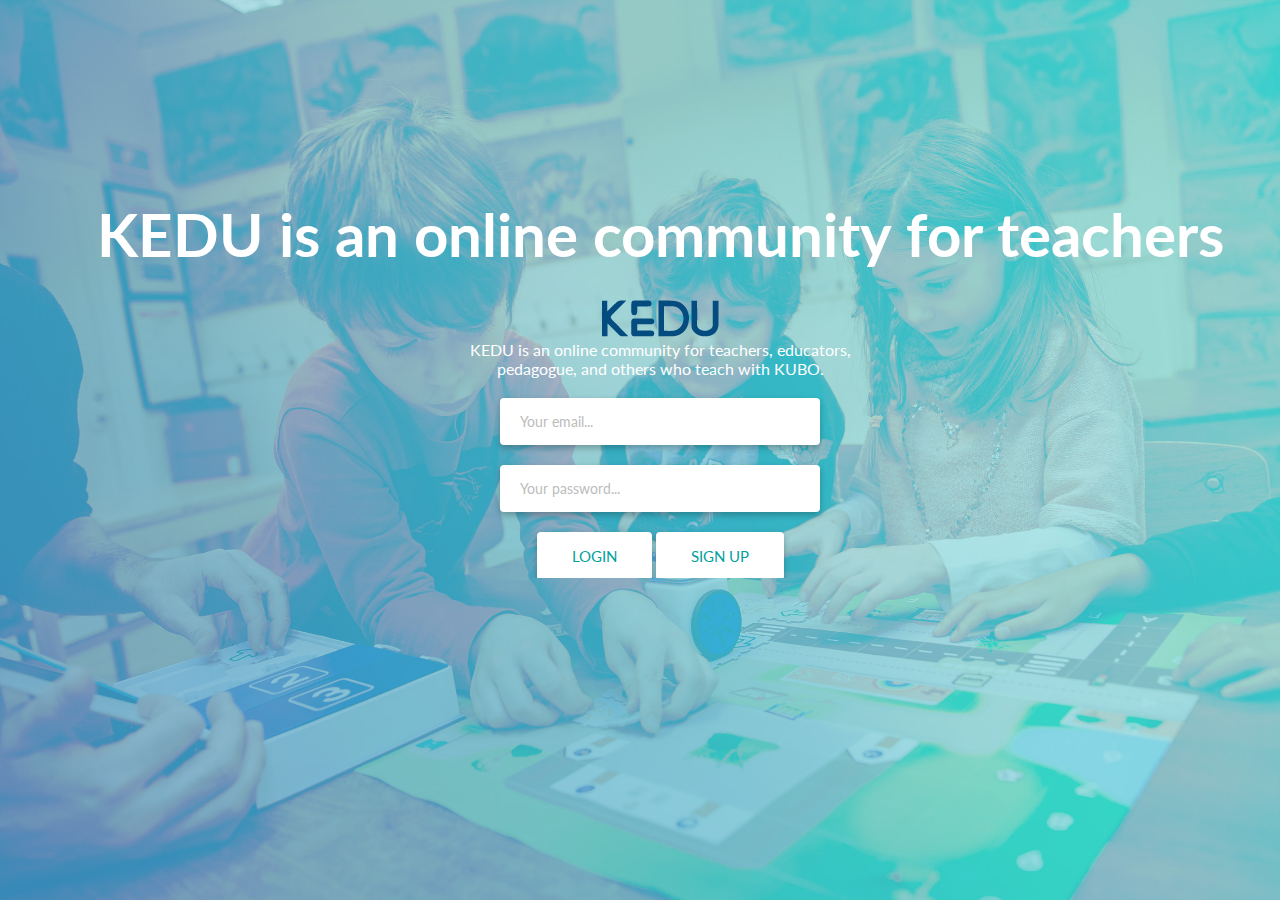
==== index.html @ a60a9cfd "Alt tags" ====
<!DOCTYPE html>
<html lang="en">
  <head>
    <meta charset="UTF-8">
    <title>KUBO</title>
    <link type="text/css" rel="stylesheet" href="style.css">
    <script src="javascript.js"></script>
    <link rel="shortcut icon" href="favicon.ico">
    <link href="https://fonts.googleapis.com/css?family=Lato:100,300,400,700,900" rel="stylesheet">
  </head>
  <body id="login">
    <main class="indexcontainer">
      <h1>KEDU is an online community for teachers</h1>
      <img src="media/kedu-logo.png" alt="Picture of the KEDU logo">
<p class='tagline'>KEDU is an online community for teachers, educators, pedagogue, and others who teach with KUBO.</p>
    <form>
    <input type="text" id="email" placeholder="Your email...">
    <input type="password" id="password" placeholder="Your password...">
    <button type="submit" id="button" value="login" onclick="login()">LOGIN</button>
    <button type="button" id="button" value="text" onclick="openPopupMenu()">SIGN UP</button>
  </form>
</main>
<div id="popup">
  <div id="popup-main">
    <h2>Sign up as a member of KEDU</h2>
    <form>
      <input type="text" id="emailinput" placeholder="Email">
      <input type="password" id="passwordinput" placeholder="Password">
      <input type="text" id="firstname" placeholder="First Name">
      <input type="text" id="lastname" placeholder="Last Name">
      <input type="text" id="gender" placeholder="Gender">
      <input type="text" id="country" placeholder="Country">
      <input type="text" id="city" placeholder="City">
      <input type="text" id="school" placeholder="School">
      <button type="submit" id="button" value="text" onclick="setInput()">CREATE USER</button>
    </form>
    <div id="close-popup" title="Close popup" onclick="closePopupMenu()">
      <p>X</p>
    </div>
  </div>
</div>
<script>
var popupDiv = document.getElementById("popup");

function openPopupMenu(){
  popupDiv.style.display = "block";
}

function setInput(){
  var email = document.getElementById("emailinput").value;
  var password = document.getElementById("passwordinput").value;
  localStorage.setItem("emailinput", email);
  localStorage.setItem("passwordinput", password);
  /*
  var passString = JSON.stringify(passStringBackToArray);
  localStorage.setItem("passwordinput", passString);
  */
}

function closePopupMenu(){
  popupDiv.style.display = "none";
}

console.log(document.getElementById("password", password));

function login(){
  if (localStorage.getItem("passwordinput") == document.getElementById("password").value) {
    window.open("dashboard.html");
  }
  else{
    alert("Wrong email/password");
  }
}

</script>
  </body>
</html>
---- style.css ----
*{
  margin: 0;
  padding: 0;
  font-family: 'Lato', Verdana;
}

.respond-vote{
  display: inline;
  float: right;
  width: 76px;
  margin-top: -60px;
  min-width: 76px;
}

.send-comment button{
  padding: 15px 35px;
  border-radius: 4px;
  background: linear-gradient(to right, #00A19B , #00C9C2);
  font-size: 15px;
  border: none;
  color: #FFF;
  cursor: pointer;
  box-shadow: 0px 3px 6px rgba(0, 0, 0, 0.25);
  transition: background-color 0.2s linear;
}

.send-comment button:hover{
  background: linear-gradient(to right, #00A19B , #00C9C2);
}

.comment-vote{
  display: inline;
  float: right;
  width: 76px;
  margin-top: -100px;
  min-width: 76px;
}

.comment-vote img{
  display: inline;
  float: left;
}

.main-comment{
  background-color: #FFF;
  padding-bottom: 20px;
}

.comment-title{
  background-color: #00A19B;
  color: #FFF;
  padding: 10px;
  border-radius: 4px;
}

.comment-content{
  padding: 0 20px;
}

.comment-title h3{
  padding: 10px;
}

.send-comment{
  margin: 0 auto;
  text-align: center;
  padding: 30px 0;
}

.send-comment a{
  background: linear-gradient(to right, #00A19B , #00C9C2);
  height: 50px;
  color: white;
}

.comment-text{
  color: #646464;
  border: 0px;
  background: #F1F1F2;
  margin: 10px auto 0 auto;
  display: block;
  width: 98%;
  height: 150px;
  border-radius: 4px;
  line-height: 1.4em;
  padding: 10px 10px;
  font-size: 14px;
  box-shadow: 0px 3px 6px rgba(0, 0, 0, 0.25);
}

.respond-name{
  display: inline;
  padding: 10px 50px 0 0;
  float: left;
  width: 150px;
}

.respond-content{
  display: inline;
  float: left;
  width: 70%;
}

.respond-content p{
  display: inline;
  float: left;
}

.respond-name p{
  color: #00A19B;
  font-size: 18px;
  float: left;
  padding-left: 20px;
}

.thread-response{
  background: #DDDDDD;
  color: #646464;
  float: left;
  display: block;
  margin-left: 10%;
  margin-right: 10px;
  padding: 10px 0;
}

.rightusertext{
  float: center;
  background-color: #FFF;
  margin-bottom: 20px;
}​

.comment-top button{
margin: auto;
text-align: center;
}


#comment-section{
  width: 80%;
  margin: 20px auto;
}

.infobox .author{
  margin: 10px 0 4px 0;
}

.forumtitle{
  background: #044C7F;
  width: 100%;
  float: left;
  display: block;
  border-radius: 4px;
  color: #FFF;
}

.forumtitle h3{
  padding: 10px 15px 10px 18px;
}

.profileimage{
  float: left;
  margin-right: 10px;
}

.profiletext{
  float: left;
}

.profiletext h4{
  color: #646464;
  font-size: 18px;
  font-weight: 500;
  padding: 0 0 4px 0;
  padding-left: 0 !important;
}

.profiletext p{
  color: #ADADAD;
  font-size: 10px;
  font-weight: 900;
}

.green{
  padding: 7px 10px 0 0;
  border-right: 1px solid #ADADAD;
  display: inline;
  color: #00A19B !important;
}

.blue{
  padding-left: 8px;
  display: inline;
  color: #044C7F !important;
}

.threadcontainer{
  display: flex;
  min-height: 100px;
  padding: 10px 10px 0 10px;
}

.threadinfo{
  width: 300px;
  background: #F1F1F2;
  padding: 20px;
  border-right: 1px solid #ADADAD;
}

.threadcontent{
  width: 75%;
  padding: 20px;
  background-color: #F1F1F2;
  color: #646464;
  line-height: 22px;
}

.threadcontent p{
  width: 85%;
}

.add-button{
  background: #005D5A;
  font-weight: 500;
  padding: 15px 20px;
  text-decoration: none;
  color: white;
  border-radius: 4px;
  font-size: 13px;
  margin-bottom: 20px;
  border: 1px solid #002423;
  float: left;
  transition: all 0.5s ease;
}

.add-button:hover{
  background: #043836;
}


#lessonvotebutton1{
  float: left;
  margin: 70px 0 0 20px;
  width: 40px;
  height: 23px;
  background-image: url("media/lessonplanvote.png");
}

.votenumber121{
  width: 100%;
  box-shadow: none;
  margin: 12px 0 0 -16px;
  background: none;
  font-size: 14px;
  -webkit-touch-callout: none;
}

.testcontainer {
  width: 80%;
  margin: 0 auto;
}

html{
  position:relative;
  min-height: 100%;
}

.flex-container {
  display: flex;
  flex-wrap: nowrap;
  justify-content: center;
}

.lessonplan-aside{
  background-color: #f1f1f1;
  width: 15%;
  min-width: 180px;
  margin-right: 10px;
}

.lessonplan-main{
  background-color: #FFF;
  border-radius: 4px;
}

.lessonplan{
  display: flex;
  width: 100%;
  padding: 20px 0;
  border-bottom: 1px solid #DDDDDD;
}

.lessonplan-vote{
  width: 76px;
  min-width: 76px;
}

.lessonplan-left{
  width: 350px;
}

.lessonplan-left img{
  width: 100%;
}

.lessonplan-right{
  width: 600px;
  display: inline;
  width: 50%;
  padding: 0 20px;
}

.lessonplan-right h2{
color: #646464;
padding-bottom: 4px;
font-size: 24px;
font-weight: 700;
}

.lessonplan-right a{
  color: #ADADAD;
}

.lessonplan-right p{
  padding: 12px 0 20px 0;
  line-height: 22px;
  color: #646464;
}

.lessonplan-bottom{
display: block;
}

.lessonplan-bottom img{
  padding: 0 4px 0 10px;
  vertical-align: center;
  display: inline;
}

.lessonplan-bottom p{
  vertical-align: center;
  display: inline;
  color: #ADADAD;
  font-weight: 700;
  font-size: 13px;
}

.aside2{
  width: 200px;
}

.aside2 div{
  display: block;
}

.aside2 div p{
  background: rgba(0,161,155,0.5);
  color: #FFF;
  cursor: pointer;
  display: block;
  padding: 8px 12px;
  margin-top: 12px;
  display: inline-block;
  border-radius: 4px;
  font-size: 14px;
  transition: background-color 0.3s linear;
}

.aside2 p:hover{
  background-color: rgba(0,161,155,0.8);
}

.chosen{
  background: #00A19B !important;
  color: #00A19B;
}

.aside2 h3{
  color: #00A19B;
  margin: 20px 0 -4px 0;
}

.topcategory{
  margin: 0 !important;
}




.main2{
  width: 800px;
}

.searchbar{
  display: inline;
  float: right;
  width: 300px;
  margin-right: 20px;
}

.searchbar input{
  width: 100%;
}

.forumsubject{
  width: 100%;
  float: left;
  margin: 0 auto;
  color: #FFF;
  padding: 20px 0 18px 0;
  background-color: #fff;
  border-bottom: 1px solid #DDDDDD;
  transition: background-color 0.5s;
  cursor: pointer;
}

.forumsubject:hover{
  background-color: #E8E8E8;
}


#userpage {
  width: 80%;
  height: 200px;
  margin: 0 auto;
  background: #FFF;
  border-radius: 4px;
  text-align: center;
}​

#userpage img{
  display: inline;
}​

#userpage h2{
  display: inline;
  color: #646464;
}​

.leftuserimage{
  float: left;
}​


.forumsubject img{
  display: inline;
}

.forumsubject h4{
  color: #005D5A;
  font-weight: 600;
  padding: 0 0 3px 15px;
}

.forumsubject p{
  font-size: 14px;
  padding-left: 15px;
  color: #ADADAD;
  display: inline;
}

.forumleft{
  float: left;
  display: inline;
}

.forumright{
  float: right;
  display: inline;
  padding-right: 20px;
}

.forumright img{
  margin-top: 10px;
  vertical-align: center;
}

.forumright p{
  padding: 0 10px 0 5px;
  vertical-align: center;
}

.forums {
  width: 80%;
  margin: 0 auto;
  background: #FFF;
  border-radius: 4px;
}​


@font-face {
  font-family: CabinSketch-Bold; src: url('media/CabinSketch-Bold.otf');
}


body{
  background-color: #F1F1F2;
}

main{
  width: 100%;
  float: left;
  box-sizing: border-box;
  margin: 0;
  padding: 0;
}

.white{
  background: #fff !important;
}

#login{
  background-image: url("media/bg.jpg");
  background-size: cover;
  text-align: center;
}

section h2{
  text-align: center;
  margin-top: 60px;
}

.indexcontainer{
  height: 400px;
  position: relative;
  position: absolute;
  top: 42%;
  left: 20px;
  right: 20px;
  color: white;
  padding: 20px;
  transform: translateY(-50%);
  resize: vertical;
  overflow: auto;
  resize: vertical;
  overflow: auto;
}

input{
  margin: 20px auto;
  width: 300px;
  padding: 15px 0 15px 20px;
  background: #FFF;
  color: #6F6F6F;
  font-size: 14px;
  border-radius: 4px;
  display: block;
  border: none;
  box-shadow: 0px 3px 6px rgba(0, 0, 0, 0.25);
}

h2{
  color: #216393;
  font-size: 48px;
}

::-webkit-input-placeholder { /* Chrome/Opera/Safari */
  color: #BCBCBC;
}
::-moz-placeholder { /* Firefox 19+ */
  color: #BCBCBC;
}
:-ms-input-placeholder { /* IE 10+ */
  color: #BCBCBC;
}
:-moz-placeholder { /* Firefox 18- */
  color: #BCBCBC;
}


button{
  padding: 15px 35px;
  border-radius: 4px;
  background: #FFF;
  font-size: 15px;
  border: none;
  color: #00A19B;
  box-shadow: 0px 3px 6px rgba(0, 0, 0, 0.25);
  transition: background-color 0.2s linear;
}

button:hover{
  background: #00A19B;
  color: white;
}

h1{
  font-size: 60px;
  margin-bottom: 30px;
}

.tagline{
  margin: 0 auto;
  width: 400px;
}

#popup{
  position: fixed;
  top: 0;
  left: 0;
  background-color: rgba(0,0,0,.7);
  width: 100%;
  height: 100%;
  display: none;
}

#popup-main{
  position: fixed;
  width: 600px;
  height: 800px;
  border: 2px solid white;
  border-radius: 4px;
  background-color: #F0F0F0;
  left: 50%;
  margin-left: -300px;
  top: 50%;
  margin-top: -400px;
}

#close-popup{
  position: absolute;
  width: 25px;
  height: 25px;
  border-radius: 25px;
  border: 2px solid black;
  text-align: center;
  font-weight: bold;
  top: 5px;
  right: 5px;
  cursor: pointer;
}

#close-popup p{
  font-weight: bold;
  margin-top: 3px;
}

.vote{
  float: left;
  margin: 0 auto;
  text-align: center;
  width: 100%;
  height: 75px;
  background: #f1f1f2;
}

#votebutton{
  float: left;
  margin: 20px 0 0 20px;
  width: 26px;
  height: 15px;
  background-image: url("media/vote.png");
}

#number{
  font-size: 14px;
}

#votebutton2{
  float: left;
  margin: 20px 0 0 20px;
  width: 26px;
  height: 15px;
  background-image: url("media/vote.png");
}

#votebutton2 p{
  padding-top: 16px;
  font-size: 14px;
}

#votebutton3{
  float: left;
  margin: 20px 0 0 20px;
  width: 26px;
  height: 15px;
  background-image: url("media/vote.png");
}

#votebutton3 p{
  padding-top: 16px;
  font-size: 14px;
}

#votebutton4{
  float: left;
  margin: 20px 0 0 20px;
  width: 26px;
  height: 15px;
  background-image: url("media/vote.png");
}

#votebutton4 p{
  padding-top: 16px;
  font-size: 14px;
}

#votebutton5{
  float: left;
  margin: 20px 0 0 20px;
  width: 26px;
  height: 15px;
  background-image: url("media/vote.png");
}

#votebutton5 p{
  padding-top: 16px;
}

#votebutton6{
  float: left;
  margin: 20px 0 0 20px;
  width: 26px;
  height: 15px;
  background-image: url("media/vote.png");
}

#votebutton6 p{
  padding-top: 16px;
  font-size: 14px;
}

#votebutton7{
  float: left;
  margin: 20px 0 0 20px;
  width: 26px;
  height: 15px;
  background-image: url("media/vote.png");
}

#votebutton7 p{
  padding-top: 16px;
  font-size: 14px;
}

#votebutton8{
  float: left;
  margin: 20px 0 0 20px;
  width: 26px;
  height: 15px;
  background-image: url("media/vote.png");
}

#votebutton8 p{
  padding-top: 16px;
  font-size: 14px;
}

#votebutton9{
  float: left;
  margin: 20px 0 0 20px;
  width: 26px;
  height: 15px;
  background-image: url("media/vote.png");
}

#votebutton9 p{
  padding-top: 16px;
  font-size: 14px;
}

#votebutton10{
  float: left;
  margin: 20px 0 0 20px;
  width: 26px;
  height: 15px;
  background-image: url("media/vote.png");
}

#votebutton10 p{
  padding-top: 16px;
  font-size: 14px;
}

#lessonplanfrontcontainer{
  width: 100%;
  height: 800px;
  margin: 0 auto;
  background: #FFF;
  text-align: center;
}

#forumfrontcontainer{
  display: none;
  left: 10%;
  margin: 70px 0 0 0;
  text-align: center;
  width: 1100px;
  position: absolute;
}

#userfrontcontainer{
  display: none;
  left: 10%;
  margin: 70px 0 0 0;
  text-align: center;
  width: 1100px;
  position: absolute;
}

#userplanfrontcontainer{
  left: 10%;
  margin: 70px 0 0 0;
  text-align: center;
  width: 1100px;
  position: absolute;
}

.votenumber{
  width: 100%;
  box-shadow: none;
  margin: 4px 0 0 -18px;
  background: none;
  -webkit-touch-callout: none;
}

.posttext{
  color: #646464;
  font-size: 18px;
  margin: 25px 0 0 20px;
  float: left;
}

#intro{
  margin: 0 auto;
  padding: 0;
  width: 80%;
  display: flex;
  justify-content: space-between;
}



.item1 {
  grid-area: menu;
  background-image: url('media/kubo1.jpg');
  background-repeat: no-repeat;
  background-size: cover;
 }
.item2 {
  grid-area: right;
  background-image: url('media/kubo2.jpg');
  background-repeat: no-repeat;
  background-size: cover;
}
.item3 {
  grid-area: right2;
  background-image: url('media/kubo2.jpg');
  background-repeat: no-repeat;
  background-size: cover;
}

.grid-container {
  width: 1100px;
  height: 500px;
  margin: 0 auto;
  padding-bottom: 80px;
  display: grid;
  grid-template-areas:
    'menu menu right'
    'menu menu right2';
  grid-gap: 10px;
}

.bigimagetext{
  color: white;
  font-size: 24px;
  margin: 450px 0 0 20px;
  float: left;
  bottom: 0;
}

.smallimagetext{
  color: white;
  font-size: 17px;
  margin: 200px 0 0 20px;
  float: left;
  bottom: 0;
}

.grid-container > div {
  background-color: rgba(255, 255, 255, 0.8);
  text-align: center;
  padding: 20px 0;
  font-size: 30px;
}

#trending{
  color: #ffffff;
  height: 700px;
  float:left;
  width: 100%;
  background: #044C7F;
}

#trending h2{
  color: #ffffff;
}

.active{
  background-color: #F1F1F2 !important;
    color: #00A19B !important;
}

.category{
  width: 50%;
  height: 40px;
  cursor: pointer;
  padding-top: 20px;
  float: left;
  background: #FFF;
  background-color: #044C7F;
  color: #F1F1F2;
  transition: background-color 0.2s linear;
}

.category:hover{
  background-color: #18679F;
}


#news {
  height: 800px;
  float:left;
  width: 100%;
  background: #DDDDDD;
}

#news h2{
  color: black;
  padding-right: 40px;
}

#news h3{
color:#ffffff;
font-size: 20px;
}

#news p{
  color:#646464;
  padding-left: 5%;
  padding-right: 5%;
  padding-top:5%;
  padding-bottom: 5%;
  font-size: 14px;
  text-align:left;
  line-height: 1.3;
}
#news-container{
  position: relative;
}


#news-container{
  height: 600px;
  width: 75%;
  margin-left:11%;
  margin-top: 3%;
  display: grid;
  grid-template-areas:
  'news1 news2'
  'news3 news4';
  grid-gap: 30px;
}

.news1{
background-color: white;
grid-area:news1;
}



.news2{
background-color: white;
grid-area:news2;
}



.news3{
background-color: white;
grid-area:news3;
}



.news4{
background-color: white;
grid-area:news4;
}


.news-container {
  width: 80%;
  max-width: 600px;
  margin: 50px auto;
}


button.newsbutton{
  height: 65px;
  width: 100%;
  background-color: #044C7F;
  margin-top: 50px;
  cursor: pointer;
  transition: background-color 0.2s linear;
}

button.newsbutton:hover{
  background-color: #216393;
}

.news-content{
  max-height: 0;
  overflow: hidden;
  transition: max-height 0.2s ease-in-out;
}

/*
footer{
  position: absolute;
  height: 200px;
  width: 100%;
  background-color: #044C7F;
  left: 0;
  bottom: 0;
}
*/

.footer-container{
padding-top: 50px;
grid-template-columns;
grid-gap: 10px;
  display:grid;
  grid-template-areas:
  'footer1 footer2 footer3';
}

.footer1 {
color:#ffffff;
padding-left:550px;
}

.footer1 a{
  color:#ffffff;
  text-decoration: none;
}


.footer2{
  color:#ffffff;
  padding-left: 40px;
  padding-right: 40px;
  text-align: center;
  grid-area: footer2;
}
.footer3{
  color:#ffffff;
  padding-left: 40px;
  padding-right:330px;
  text-align: left;
  grid-area: footer3;
}


.overlay{
  position: relative;
  margin: -44px 0 0 20px;
  font-size: 20px;
  text-align: left;
  color: #FFF;
}

.headerstyle{
  margin-right: 30px;
  overflow: hidden;
}

ul{
  margin:0;
  padding:0;
}

header{
  padding-top:30px;
  height:100px;
}

header a{
  text-decoration:none;
  text-transform: uppercase;
  font-size:16px;
  color: #646464;
}

header li{
  float:right;
  display:inline;
  padding: 0 20px 0 20px;
}

header nav{
  float:right;
  margin-top:10px;
  color: #646464;
}

.current{
  color: #00A19B;
  font-weight:bold;
}

.logo{
  float: left;
  padding-left: 35px;
}



/* LESSONPLANS.HTML STYLE */

#categories{
  width: 100%;
  background: linear-gradient(to right, #00A19B , #00C9C2);
  color: #FFF;
  padding: 0 0 20px 0;
  margin-bottom: 20px;
}

#forumtop{
  width: 100%;
  background: linear-gradient(to right, #044C7F , #216393);
  color: #FFF;
  margin-bottom: 30px;
  padding: 0 0 20px 0;
}

.topbar h1{
  margin: 0;
  font-weight: 300;
  font-size: 48px;
  letter-spacing: 2px;
  display: inline;
  vertical-align: middle;
}

.topbar img{
  padding: 0 16px 0 4px;
  display: inline-block;
  vertical-align: middle;
}

.topcat{
  width: 100%;
  padding-top: 20px;

}

.topbar{
  width: 80%;
  margin: 0 auto;
}

.categories{

}

.categories p{
  background: rgba(0,161,155,0.5);
  color: #FFF;
  cursor: pointer;
  display: inline;
  padding: 8px 12px;
  margin-left: 8px;
  margin-top: 20px;
  display: inline-block;
  border-radius: 4px;
  font-size: 14px;
  transition: background-color 0.3s linear;
}

.categories p:hover{
  background-color: rgba(0,161,155,0.8);
}

#lessonplan{
  padding: 0;
}

#lessonplans{
  width: 80%;
  margin: 0 auto;
}

.details{
  margin: 87px 0 0 0;
}

.lessonplanoverview{
  margin: 0 auto;
  padding-bottom: 80px;
  display: grid;
  grid-template-areas:
    'plan1 plan2'
    'plan3 plan4';
  grid-gap: 10px;
}

.lessonplanoverview img{
  display: inline;
}

.level{
  display: inline;
  font-size: 13px;
  margin-right: 16px;
}

.time{
  display: inline;
  font-size: 13px;
  margin-bottom: 4px;
}

.lectionname{
  font-size: 24px;
  text-decoration: none;
  color: #FFF;
  padding: 0 0 10px 0;
}

.author{
  color: #FFF;
  margin-top: 20px;
  font-size: 13px;
  display: block;
}

.lessonplandetails{
  margin: 0;
  color: #FFF;
  width: 200px;
  margin: 0;
  padding: 12px;
  display: inline-block;
}

.lessonplanimg{
  margin: 0;
}

.lessonplanimg img{
  width: 48%;
  height: 250px;
  float: left;
}

.plan1 {
  background-color: #00A19B;
  grid-area: plan1;
 }

.plan2 {
  background-color: #00A19B;
  grid-area: plan2;
}

.plan3 {
  background-color: #00A19B;
  grid-area: plan3;
}

.plan4 {
  background-color: #00A19B;
  grid-area: plan4;
}


/* LESSONPLAN1.HTML STYLE */

#top{
  background-color: #00A19B;
  width: 100%;
  color: white;
  padding: 0;
}

.topdiv{
  width: 80%;
  margin: 0 auto;
  font-size: 40px;
}

.topdiv h1{
  padding: 20px 0 20px 0;
}

.author-profile{
  margin: 0 auto;
  text-align: center;
  grid-area: author;
}

.profile-picture{
  margin: 1% 2% 2% 2%;
}


.name{
  color: black;
  font-size: 20px;
}

.author-info{
  color: #646464;
  text-transform: uppercase;
  font-size: 12px;
}

.author-stats{
  color: #00A19B;
  text-transform: uppercase;
  font-size: 12px;
  display: inline;
}

.author-stats1{
  color: #005DA5;
  text-transform: uppercase;
  font-size: 12px;
  display: inline;
}

#lessonplancontainer{
  display: grid;
  width: 80%;
  margin: 0 auto;
  grid-gap: 15px;
  grid-template-areas:
    'about about about about info'
    'aside main main main main'
    'aside main main main main'
    'aside main main main main'
    'aside author author author author';
}

.about{
  grid-area: about;
}

.info{
  grid-area: info;
}

.aside{
  grid-area: aside;
    width: 100%;
    background-color: #00A19B;
}

.main{
  grid-area: main;
  background-color: #FFF;
  padding: 20px;
}

.main h2{
  float: left;
  color: #646464;
  font-weight: 300;
  margin-top: 0;
}

.main h4{
  color: #00A19B;
  padding: 10px 0 4px 20px;
}


.maintext p{
  color: #646464;
  padding: 0 20px 10px 20px;
}

.maintext{
  background-color: #F1F1F2;
  float: left;
  padding-bottom: 10px;
}

.chapter{
  padding-left: 4px;
  color: #00A19B;
  font-weight: 700;
}

.about h3{
  color: #00A19B;
  margin: 10px 0 0 15px;
}

.about p{
  background-color: #FFF;
  border-radius: 4px;
  color: #646464;
  padding: 10px 15px;
  margin: 10px 0 0 0;
  height: 75px;
}

.info h3{
  color: #00A19B;
  margin: 10px 0 10px 15px;
}

.info p{
  color: #FFF;
  padding: 5px 5px 5px 2px;
  margin: 0 0 0 5px;
  display: inline-grid;
}

.infolevel{
  margin: 1px 1px 1px 10px;
}

.author{
  margin-left: 32%;
  grid-area: author;
  float: left;
  width: 100%;
}

.infoclock{
  margin: 0 0 0 10px;
}

.infobox{
  background-color: #969696;
  border-radius: 4px;
  height: 96px;
  padding-left: 10px;
}

#votebutton11{
  background-repeat: no-repeat;
  padding: 10px 10px 10px 7px;
  margin: -60px 5px 0 200px;
  width: 50px;
  height: 25px;
  background-image: url("media/votewhite.png");
}

#votebutton11 p{
  padding-top: 16px;
  font-size: 19px;
  color: #fff;
}

.votenumber-white{
  font-size: 18px;
  width: 100%;
  box-shadow: none;
  margin: 4px 0 0 -18px;
  background: none;
  -webkit-touch-callout: none;
  color: white;
}


.lessonvideo {
  padding: 2% 0 2% 0;
}

video{
  float: left;
  width: 100%;
}​

/*  Comment section */
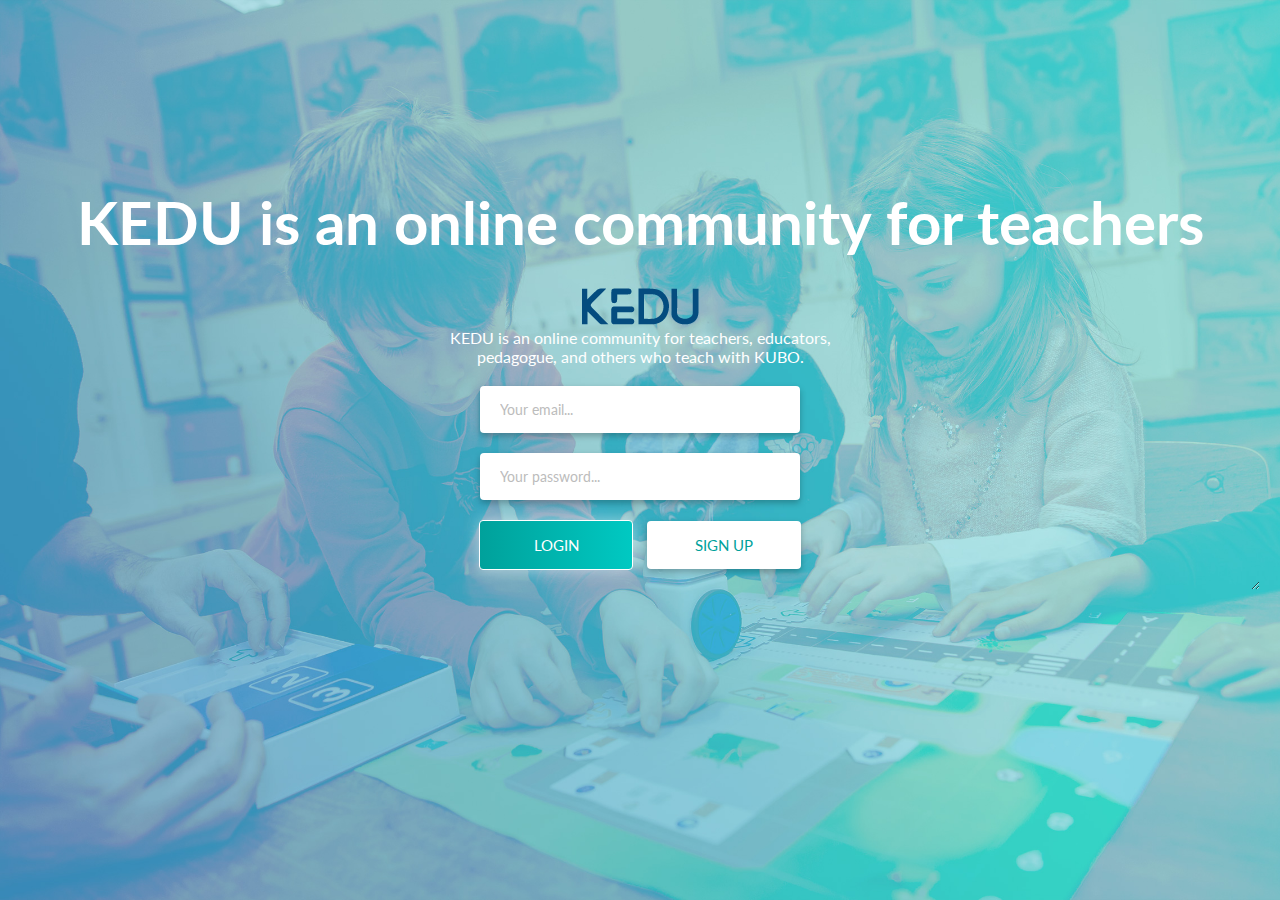
==== commit 7549f136: "login style fix" ====
--- a/index.html
+++ b/index.html
@@ -2,23 +2,25 @@
 <html lang="en">
   <head>
     <meta charset="UTF-8">
-    <title>KUBO</title>
+    <meta name="description" content="KEDU educators platfrom for teachers - KUBO. Kedu is an online platform for teachers all around the world, find lessonplans and forum debate about the KUBO robot and teaching in general">
+    <title>KEDU - KUBO Education</title>
     <link type="text/css" rel="stylesheet" href="style.css">
     <script src="javascript.js"></script>
     <link rel="shortcut icon" href="favicon.ico">
     <link href="https://fonts.googleapis.com/css?family=Lato:100,300,400,700,900" rel="stylesheet">
+    <link rel="icon" type="image/png" sizes="32x32" href="favicon-32x32.png">
   </head>
   <body id="login">
     <main class="indexcontainer">
       <h1>KEDU is an online community for teachers</h1>
       <img src="media/kedu-logo.png" alt="Picture of the KEDU logo">
-<p class='tagline'>KEDU is an online community for teachers, educators, pedagogue, and others who teach with KUBO.</p>
+      <p class='tagline'>KEDU is an online community for teachers, educators, pedagogue, and others who teach with KUBO.</p>
     <form>
-    <input type="text" id="email" placeholder="Your email...">
-    <input type="password" id="password" placeholder="Your password...">
-    <button type="submit" id="button" value="login" onclick="login()">LOGIN</button>
-    <button type="button" id="button" value="text" onclick="openPopupMenu()">SIGN UP</button>
-  </form>
+      <input type="text" id="email" placeholder="Your email...">
+      <input type="password" id="password" placeholder="Your password...">
+      <button type="submit" id="loginbutton" value="login" onclick="login()">LOGIN</button>
+      <button type="button" id="signupbutton" value="text" onclick="openPopupMenu()">SIGN UP</button>
+    </form>
 </main>
 <div id="popup">
   <div id="popup-main">
--- a/style.css
+++ b/style.css
@@ -1,15 +1,164 @@
 *{
   margin: 0;
   padding: 0;
-  font-family: 'Lato', Verdana;
+  font-family: 'Lato', sans-serif;
+}
+
+body{
+  background-color: #F1F1F2;
+}
+
+#lessonvotebutton0{
+  float: left;
+  margin: 70px 0 0 20px;
+  width: 40px;
+  height: 23px;
+  background-image: url("media/lessonplanvote.png");
+}
+
+.userpage{
+  width: 80%;
+  height: 200px;
+  margin: 0 auto;
+  background: #FFF;
+  border-radius: 4px;
+  text-align: center;
+}​
+
+.rightusertext p{
+  color: #ADADAD;
+  font-size: 16px;
+  font-weight: 700;
+}​
+
+.rightusertext h2{
+  color: #646464;
+  font-weight: 300;
+}​
+
+.rightusertext{
+  background-color: #FFF;
+  margin-bottom: 20px;
+}​
+
+.userpage > .leftuserimg{
+  float: left;
+  width: 160px !important;
+}​
+
+.userpage img{
+  display: inline;
+}​
+
+.userpage h2{
+  display: inline;
+  color: #646464;
+}​
+
+
+
+#lessonplanone{
+  /* display: none; */
+}
+
+#difficulty{
+  text-transform: uppercase;
+}
+
+.create-lesson .send-comment{
+  padding-top: 0;
+}
+
+.small-height{
+  height: 24px !important;
+}
+
+.create-lessonplan-chapters{
+  display: flex;
+  margin: -20px 0 20px 0;
+  justify-content: flex-start;
+  flex-wrap: nowrap;
+}
+
+.create-lessonplan-chapters div {
+  background-color: #00A19B;
+  cursor: pointer;
+  color: #FFF;
+  width: 120px;
+  margin: 10px;
+  padding: 40px 0;
+  text-align: center;
+  font-size: 15px;
+}
+
+.create-lesson-section{
+  margin-bottom: 40px;
+}
+
+.add-chapter{
+  background: #DDDDDD !important;
+}
+
+.lesson-text{
+  color: #646464;
+  border: 0px;
+  background: #F1F1F2;
+  margin: 0 auto;
+  display: block;
+  width: 98%;
+  height: 150px;
+  border-radius: 4px;
+  line-height: 1.4em;
+  padding: 10px;
+  font-size: 14px;
+  box-shadow: 0px 3px 6px rgba(0, 0, 0, 0.25);
+}
+
+textarea{
+  resize: none;
+}
+
+.create-lesson{
+  width: 80%;
+  margin: 0 10%;
+  background: #FFF;
+  padding: 20px;
+}
+
+.create-lesson-title h3{
+  color: #FFF;
+  background: #00A19B;
+  padding: 6px 0 6px 12px;
 }
 
 .respond-vote{
   display: inline;
-  float: right;
-  width: 76px;
-  margin-top: -60px;
-  min-width: 76px;
+  float: left;
+  width: 44px;
+  margin-top: -14px;
+  min-width: 44px;
+}
+
+.report-lessonplan{
+  margin: 30px auto;
+  text-align: center;
+  width: 100%;
+}
+
+.report-lessonplan button{
+  padding: 15px 35px;
+  border-radius: 4px;
+  background: linear-gradient(to right, #8D0505 , #B75400);
+  font-size: 15px;
+  border: none;
+  color: #FFF;
+  cursor: pointer;
+  box-shadow: 0px 3px 6px rgba(0, 0, 0, 0.25);
+  transition: background-color 0.2s linear;
+}
+
+.report-lessonplan button:hover{
+  background: linear-gradient(to right, #8D0505 , #B75400);
 }
 
 .send-comment button{
@@ -28,11 +177,21 @@
   background: linear-gradient(to right, #00A19B , #00C9C2);
 }
 
+#login #signupbutton{
+  width: 154px;
+  cursor: pointer;
+}
+
+#login #signupbutton:hover{
+  background: #F1F1F2;
+  color: #00A19B;
+}
+
 .comment-vote{
   display: inline;
-  float: right;
+  float: left;
   width: 76px;
-  margin-top: -100px;
+  margin: -50px 0 0 -20px;
   min-width: 76px;
 }
 
@@ -88,9 +247,13 @@
   box-shadow: 0px 3px 6px rgba(0, 0, 0, 0.25);
 }
 
+::-webkit-input-placeholder {
+  color: #BCBCBC;
+}
+
 .respond-name{
   display: inline;
-  padding: 10px 50px 0 0;
+  padding: 0px 40px 10px 0;
   float: left;
   width: 150px;
 }
@@ -117,17 +280,13 @@
   background: #DDDDDD;
   color: #646464;
   float: left;
+  width: 89%;
   display: block;
   margin-left: 10%;
   margin-right: 10px;
   padding: 10px 0;
 }
 
-.rightusertext{
-  float: center;
-  background-color: #FFF;
-  margin-bottom: 20px;
-}​
 
 .comment-top button{
 margin: auto;
@@ -155,6 +314,15 @@
 
 .forumtitle h3{
   padding: 10px 15px 10px 18px;
+}
+
+.forumtitle a{
+  text-decoration: none;
+  color: #FFF;
+}
+
+.divider{
+  padding: 0 8px;
 }
 
 .profileimage{
@@ -176,6 +344,7 @@
 
 .profiletext p{
   color: #ADADAD;
+  text-transform: uppercase;
   font-size: 10px;
   font-weight: 900;
 }
@@ -200,10 +369,10 @@
 }
 
 .threadinfo{
-  width: 300px;
+  width: 400px;
   background: #F1F1F2;
   padding: 20px;
-  border-right: 1px solid #ADADAD;
+  border-right: 1px solid #DDDDDD;
 }
 
 .threadcontent{
@@ -215,7 +384,7 @@
 }
 
 .threadcontent p{
-  width: 85%;
+  width: 95%;
 }
 
 .add-button{
@@ -245,13 +414,13 @@
   background-image: url("media/lessonplanvote.png");
 }
 
-.votenumber121{
+.lessonplan-votenumber{
   width: 100%;
   box-shadow: none;
-  margin: 12px 0 0 -16px;
+  margin: 12px 0 0 -21px;
   background: none;
   font-size: 14px;
-  -webkit-touch-callout: none;
+  text-align: center;
 }
 
 .testcontainer {
@@ -277,7 +446,7 @@
   margin-right: 10px;
 }
 
-.lessonplan-main{
+.lessonplan-focus{
   background-color: #FFF;
   border-radius: 4px;
 }
@@ -371,7 +540,6 @@
 
 .chosen{
   background: #00A19B !important;
-  color: #00A19B;
 }
 
 .aside2 h3{
@@ -405,9 +573,8 @@
   width: 100%;
   float: left;
   margin: 0 auto;
-  color: #FFF;
   padding: 20px 0 18px 0;
-  background-color: #fff;
+  background-color: #FFF;
   border-bottom: 1px solid #DDDDDD;
   transition: background-color 0.5s;
   cursor: pointer;
@@ -417,28 +584,41 @@
   background-color: #E8E8E8;
 }
 
-
-#userpage {
+#userpage-container{
+  border-radius: 4px;
   width: 80%;
-  height: 200px;
-  margin: 0 auto;
-  background: #FFF;
-  border-radius: 4px;
-  text-align: center;
-}​
-
-#userpage img{
-  display: inline;
-}​
-
-#userpage h2{
-  display: inline;
+  margin: 0 auto;
+  background-color: #FFF;
+}
+
+.userprofile{
+  width: 500px;
+  margin: 0 auto;
+}
+
+.userpageleft{
+  width: 160px;
+  float: left;
+}
+
+.userpageright{
+  float: left;
+}
+
+.userpageright h2{
   color: #646464;
-}​
-
-.leftuserimage{
-  float: left;
-}​
+  font-weight: 300;
+}
+
+.userpageright p{
+  color: #ADADAD;
+  font-weight: 900;
+}
+
+.profile-infotext{
+  margin: 4px 0 8px 0;
+}
+
 
 
 .forumsubject img{
@@ -486,20 +666,11 @@
   border-radius: 4px;
 }​
 
-
-@font-face {
-  font-family: CabinSketch-Bold; src: url('media/CabinSketch-Bold.otf');
-}
-
-
-body{
+main{
+  width: 100%;
+  float: left;
+  box-sizing: border-box;
   background-color: #F1F1F2;
-}
-
-main{
-  width: 100%;
-  float: left;
-  box-sizing: border-box;
   margin: 0;
   padding: 0;
 }
@@ -519,8 +690,21 @@
   margin-top: 60px;
 }
 
+#loginbutton{
+  color: #FFF;
+  width: 154px;
+  margin-right: 10px;
+  background: linear-gradient(to right, #00A19B , #00C9C2);
+  border: 1px solid #FFF;
+  box-shadow: 0px 0px 16px rgba(255, 255, 255, 0.5);
+  transition: box-shadow 0.2s ease-in-out;
+}
+
+#loginbutton:hover{
+  box-shadow: 0px 0px 16px rgba(255, 255, 255, 1);
+}
+
 .indexcontainer{
-  height: 400px;
   position: relative;
   position: absolute;
   top: 42%;
@@ -553,20 +737,6 @@
   font-size: 48px;
 }
 
-::-webkit-input-placeholder { /* Chrome/Opera/Safari */
-  color: #BCBCBC;
-}
-::-moz-placeholder { /* Firefox 19+ */
-  color: #BCBCBC;
-}
-:-ms-input-placeholder { /* IE 10+ */
-  color: #BCBCBC;
-}
-:-moz-placeholder { /* Firefox 18- */
-  color: #BCBCBC;
-}
-
-
 button{
   padding: 15px 35px;
   border-radius: 4px;
@@ -606,7 +776,7 @@
 #popup-main{
   position: fixed;
   width: 600px;
-  height: 800px;
+  height: 740px;
   border: 2px solid white;
   border-radius: 4px;
   background-color: #F0F0F0;
@@ -616,22 +786,35 @@
   margin-top: -400px;
 }
 
+#popup-main h2{
+  color: #00A19B;
+  font-size: 32px;
+  margin: 40px 0 30px 0;
+}
+
+#popup-main #button{
+  background: linear-gradient(to right, #00A19B , #00C9C2);
+  color: #FFF;
+  margin-top: 10px;
+}
+
 #close-popup{
   position: absolute;
   width: 25px;
   height: 25px;
   border-radius: 25px;
-  border: 2px solid black;
+  border: 2px solid #ADADAD;
   text-align: center;
   font-weight: bold;
-  top: 5px;
-  right: 5px;
+  top: 8px;
+  right: 8px;
   cursor: pointer;
 }
 
 #close-popup p{
-  font-weight: bold;
+  font-weight: 400;
   margin-top: 3px;
+  color: #ADADAD;
 }
 
 .vote{
@@ -772,9 +955,8 @@
 }
 
 #lessonplanfrontcontainer{
-  width: 100%;
-  height: 800px;
-  margin: 0 auto;
+  width: 80%;
+  margin: 40px auto 0 auto;
   background: #FFF;
   text-align: center;
 }
@@ -782,9 +964,10 @@
 #forumfrontcontainer{
   display: none;
   left: 10%;
-  margin: 70px 0 0 0;
+  width: 80%;
+  margin: 0 auto;
+  background: #FFF;
   text-align: center;
-  width: 1100px;
   position: absolute;
 }
 
@@ -810,7 +993,6 @@
   box-shadow: none;
   margin: 4px 0 0 -18px;
   background: none;
-  -webkit-touch-callout: none;
 }
 
 .posttext{
@@ -850,7 +1032,7 @@
 }
 
 .grid-container {
-  width: 1100px;
+  width: 80%;
   height: 500px;
   margin: 0 auto;
   padding-bottom: 80px;
@@ -887,7 +1069,7 @@
 #trending{
   color: #ffffff;
   height: 700px;
-  float:left;
+  float: left;
   width: 100%;
   background: #044C7F;
 }
@@ -922,7 +1104,7 @@
   height: 800px;
   float:left;
   width: 100%;
-  background: #DDDDDD;
+  background: #F1F1F2;
 }
 
 #news h2{
@@ -935,7 +1117,7 @@
 font-size: 20px;
 }
 
-#news p{
+.news-container p{
   color:#646464;
   padding-left: 5%;
   padding-right: 5%;
@@ -945,12 +1127,13 @@
   text-align:left;
   line-height: 1.3;
 }
-#news-container{
+
+.news-container{
   position: relative;
 }
 
 
-#news-container{
+.news-container{
   height: 600px;
   width: 75%;
   margin-left:11%;
@@ -991,13 +1174,12 @@
 
 .news-container {
   width: 80%;
-  max-width: 600px;
-  margin: 50px auto;
+  margin: 0 auto;
 }
 
 
 button.newsbutton{
-  height: 65px;
+  height: 95px;
   width: 100%;
   background-color: #044C7F;
   margin-top: 50px;
@@ -1011,54 +1193,71 @@
 
 .news-content{
   max-height: 0;
+  margin-top: 150px;
   overflow: hidden;
   transition: max-height 0.2s ease-in-out;
 }
 
-/*
+
 footer{
-  position: absolute;
-  height: 200px;
-  width: 100%;
+  float: left;
+  width: 100%;
+  margin: 50px auto 0 auto;
   background-color: #044C7F;
   left: 0;
   bottom: 0;
 }
-*/
+
 
 .footer-container{
-padding-top: 50px;
-grid-template-columns;
-grid-gap: 10px;
-  display:grid;
-  grid-template-areas:
-  'footer1 footer2 footer3';
-}
-
-.footer1 {
-color:#ffffff;
-padding-left:550px;
-}
-
-.footer1 a{
+  padding: 40px 0 30px 0;
+  line-height: 25px;
+  display: flex;
+  margin: 0 auto;
+  width: 60%;
+  font-size: 14px;
+  padding-left: 80px;
+}
+
+.footer-container h3{
+margin-bottom: 16px;
+font-weight: 900;
+}
+
+.footer-container a{
   color:#ffffff;
   text-decoration: none;
+  display: block;
+  transition: color 0.4s ease;
+}
+
+.footer-container a:hover{
+  color: #00A19B;
+}
+
+
+.footer1 {
+  color:#ffffff;
 }
 
 
 .footer2{
   color:#ffffff;
-  padding-left: 40px;
-  padding-right: 40px;
   text-align: center;
-  grid-area: footer2;
-}
+  margin: 0 auto;
+}
+
+.footer2 img{
+  margin-bottom: 14px;
+}
+
 .footer3{
   color:#ffffff;
-  padding-left: 40px;
-  padding-right:330px;
   text-align: left;
-  grid-area: footer3;
+}
+
+.footer3 a{
+  text-decoration: underline;
 }
 
 
@@ -1083,6 +1282,7 @@
 header{
   padding-top:30px;
   height:100px;
+  background-color: #F1F1F2;
 }
 
 header a{
@@ -1099,9 +1299,17 @@
 }
 
 header nav{
-  float:right;
-  margin-top:10px;
+  float: right;
+  margin-top: 10px;
+}
+
+header nav a{
   color: #646464;
+  transition: color 0.4s ease;
+}
+
+header nav a:hover{
+  color: #00A19B;
 }
 
 .current{
@@ -1363,6 +1571,14 @@
   padding: 20px;
 }
 
+article{
+  width: 100%;
+  float: left;
+  box-sizing: border-box;
+  margin: 0;
+  padding: 0;
+}
+
 .main h2{
   float: left;
   color: #646464;
@@ -1384,6 +1600,7 @@
 .maintext{
   background-color: #F1F1F2;
   float: left;
+    width: 100%;
   padding-bottom: 10px;
 }
 
@@ -1460,9 +1677,9 @@
   font-size: 18px;
   width: 100%;
   box-shadow: none;
-  margin: 4px 0 0 -18px;
+  margin: 4px 0 0 -30px;
+  text-align: center;
   background: none;
-  -webkit-touch-callout: none;
   color: white;
 }
 
@@ -1476,4 +1693,82 @@
   width: 100%;
 }​
 
-/*  Comment section */
+#lessonvotebutton1{
+  float: left;
+  margin: 70px 0 0 20px;
+  width: 40px;
+  height: 23px;
+  background-image: url("media/lessonplanvote.png");
+}
+
+#lessonvotebutton2{
+  float: left;
+  margin: 70px 0 0 20px;
+  width: 40px;
+  height: 23px;
+  background-image: url("media/lessonplanvote.png");
+}
+
+#lessonvotebutton3{
+  float: left;
+  margin: 70px 0 0 20px;
+  width: 40px;
+  height: 23px;
+  background-image: url("media/lessonplanvote.png");
+}
+
+#lessonvotebutton4{
+  float: left;
+  margin: 70px 0 0 20px;
+  width: 40px;
+  height: 23px;
+  background-image: url("media/lessonplanvote.png");
+}
+
+#lessonvotebutton5{
+  float: left;
+  margin: 70px 0 0 20px;
+  width: 40px;
+  height: 23px;
+  background-image: url("media/lessonplanvote.png");
+}
+
+#lessonvotebutton6{
+  float: left;
+  margin: 70px 0 0 20px;
+  width: 40px;
+  height: 23px;
+  background-image: url("media/lessonplanvote.png");
+}
+
+#lessonvotebutton7{
+  float: left;
+  margin: 70px 0 0 20px;
+  width: 40px;
+  height: 23px;
+  background-image: url("media/lessonplanvote.png");
+}
+
+#lessonvotebutton8{
+  float: left;
+  margin: 70px 0 0 20px;
+  width: 40px;
+  height: 23px;
+  background-image: url("media/lessonplanvote.png");
+}
+
+#lessonvotebutton9{
+  float: left;
+  margin: 70px 0 0 20px;
+  width: 40px;
+  height: 23px;
+  background-image: url("media/lessonplanvote.png");
+}
+
+#lessonvotebutton10{
+  float: left;
+  margin: 70px 0 0 20px;
+  width: 40px;
+  height: 23px;
+  background-image: url("media/lessonplanvote.png");
+}
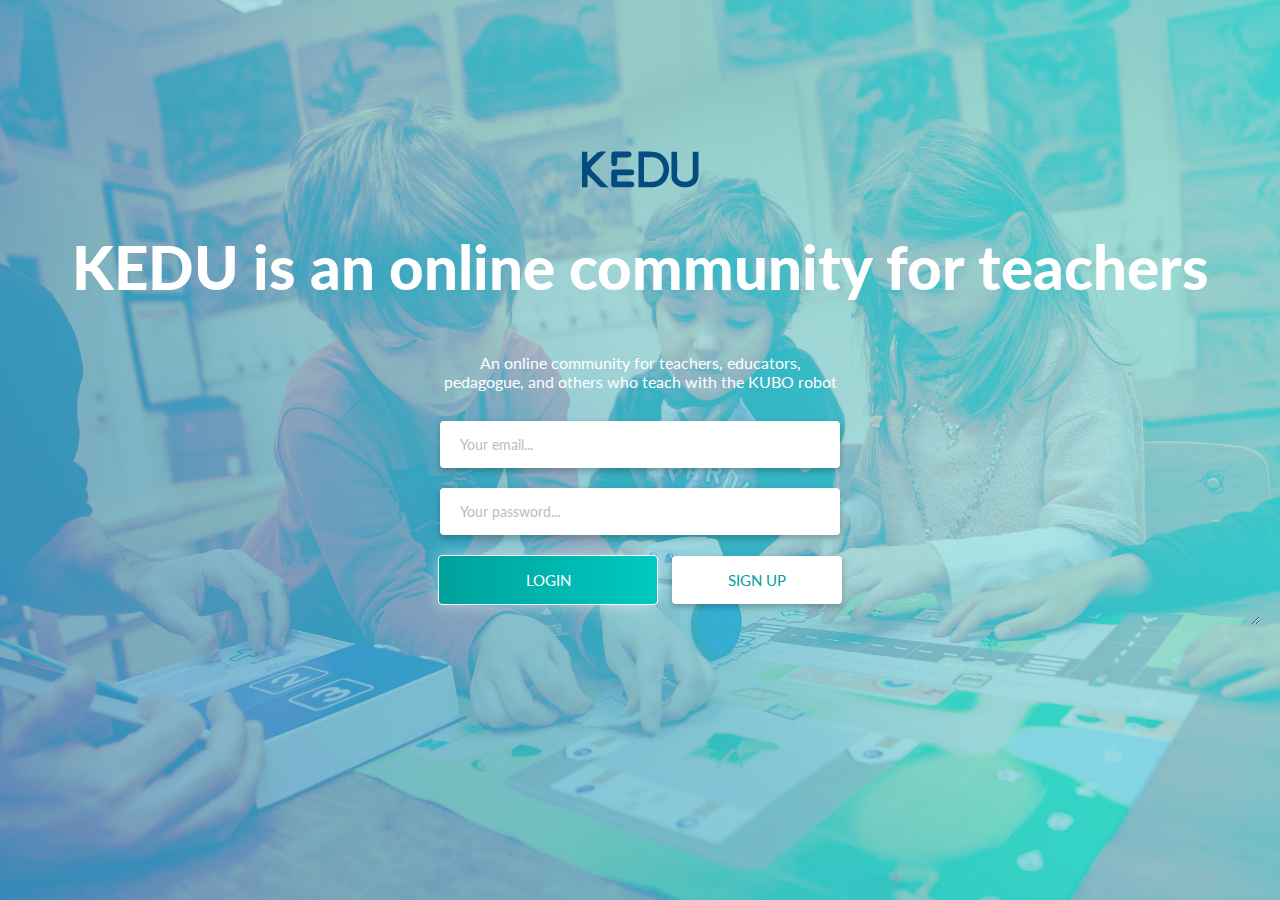
==== commit c2c31151: "userpage fix" ====
--- a/index.html
+++ b/index.html
@@ -12,9 +12,9 @@
   </head>
   <body id="login">
     <main class="indexcontainer">
+      <img src="media/kedu-logo.png" alt="Picture of the KEDU logo">
       <h1>KEDU is an online community for teachers</h1>
-      <img src="media/kedu-logo.png" alt="Picture of the KEDU logo">
-      <p class='tagline'>KEDU is an online community for teachers, educators, pedagogue, and others who teach with KUBO.</p>
+      <p class='tagline'>An online community for teachers, educators, pedagogue, and others who teach with the KUBO robot</p>
     <form>
       <input type="text" id="email" placeholder="Your email...">
       <input type="password" id="password" placeholder="Your password...">
--- a/style.css
+++ b/style.css
@@ -178,7 +178,7 @@
 }
 
 #login #signupbutton{
-  width: 154px;
+  width: 170px;
   cursor: pointer;
 }
 
@@ -587,6 +587,8 @@
 #userpage-container{
   border-radius: 4px;
   width: 80%;
+  padding: 26px 16px 0 16px;
+  height: 640px;
   margin: 0 auto;
   background-color: #FFF;
 }
@@ -594,6 +596,13 @@
 .userprofile{
   width: 500px;
   margin: 0 auto;
+}
+
+.usercontent{
+  margin-top: 20px;
+  width: 100%;
+  display: block;
+  float: left;
 }
 
 .userpageleft{
@@ -692,7 +701,7 @@
 
 #loginbutton{
   color: #FFF;
-  width: 154px;
+  width: 220px;
   margin-right: 10px;
   background: linear-gradient(to right, #00A19B , #00C9C2);
   border: 1px solid #FFF;
@@ -719,9 +728,14 @@
   overflow: auto;
 }
 
+.indexcontainer h1{
+  margin-top: 40px;
+  font-weight: 900;
+}
+
 input{
   margin: 20px auto;
-  width: 300px;
+  width: 380px;
   padding: 15px 0 15px 20px;
   background: #FFF;
   color: #6F6F6F;
@@ -760,6 +774,7 @@
 
 .tagline{
   margin: 0 auto;
+  padding: 20px 0 10px 0;
   width: 400px;
 }
 
@@ -961,6 +976,13 @@
   text-align: center;
 }
 
+#lessonplanfrontcontainer-user{
+  width: 100%;
+  margin: 40px auto 0 auto;
+  background: #FFF;
+  text-align: center;
+}
+
 #forumfrontcontainer{
   display: none;
   left: 10%;
@@ -1074,6 +1096,11 @@
   background: #044C7F;
 }
 
+#usercontent{
+  float: left;
+  width: 100%;
+}
+
 #trending h2{
   color: #ffffff;
 }
@@ -1081,6 +1108,11 @@
 .active{
   background-color: #F1F1F2 !important;
     color: #00A19B !important;
+}
+
+.profile-active{
+  background-color: #00A19B !important;
+    color: #FFF !important;
 }
 
 .category{
@@ -1099,6 +1131,22 @@
   background-color: #18679F;
 }
 
+.profile-category{
+  width: 50%;
+  text-align: center;
+  height: 40px;
+  cursor: pointer;
+  padding-top: 20px;
+  float: left;
+  background: #FFF;
+  background-color: #DDDDDD;
+  color: #646464;
+  transition: background-color 0.2s linear;
+}
+
+.profile-category:hover{
+  background-color: #7FCECB;
+}
 
 #news {
   height: 800px;
